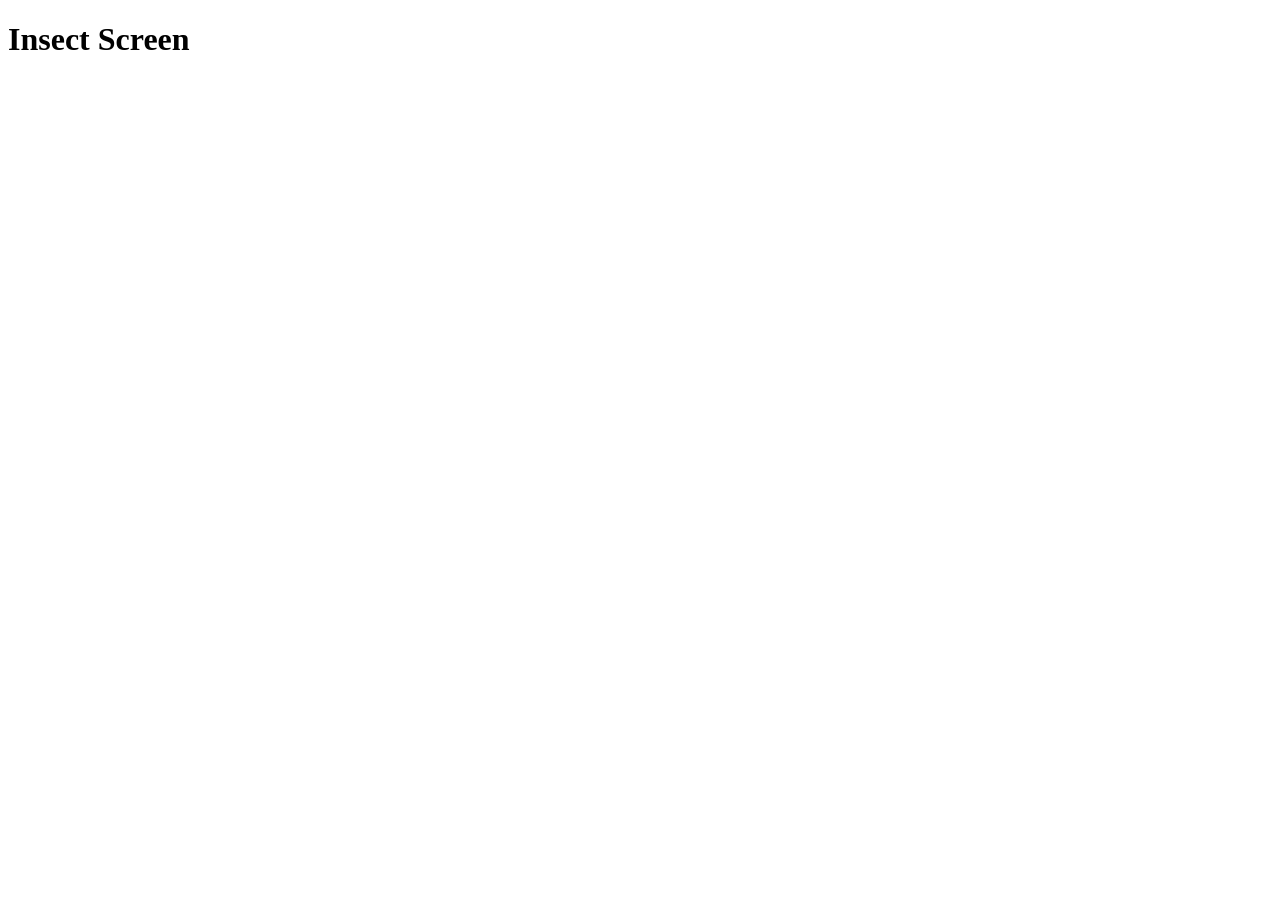
==== insect/insect.html @ 3affa8da "file structure made" ====
<!DOCTYPE html>
<html lang="en">
<head>
    <meta charset="UTF-8">
    <meta name="viewport" content="width=device-width, initial-scale=1.0">
    <title>Scalex Screen</title>
    <link rel="stylesheet" href="insect.css">
</head>
<body>
    <h1>Insect Screen</h1>
</body>
</html>
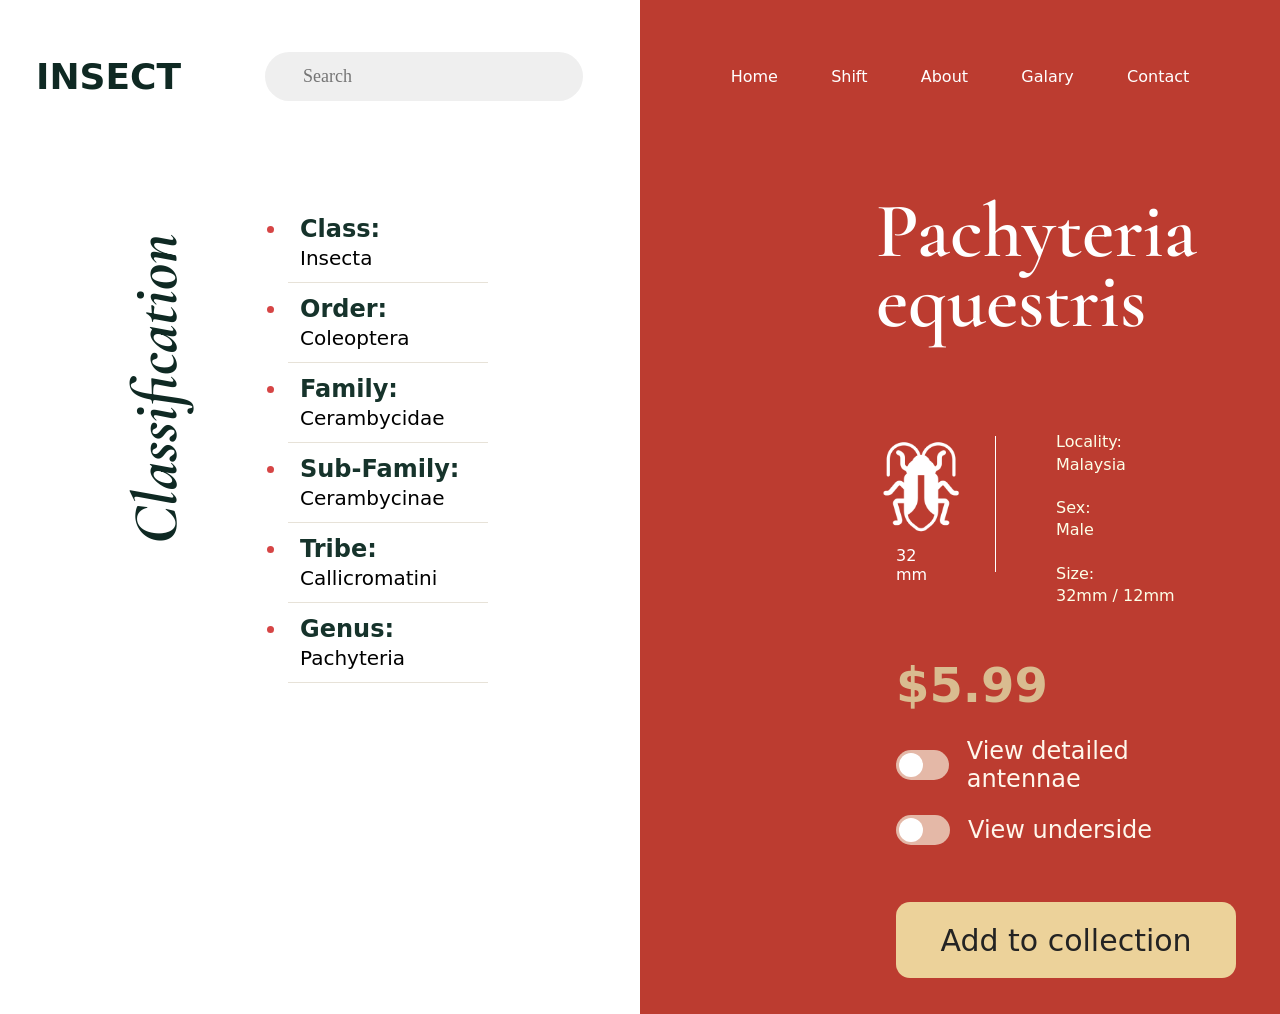
==== commit 968fa8fb: "insect page done" ====
--- a/insect/insect.html
+++ b/insect/insect.html
@@ -1,12 +1,107 @@
-<!DOCTYPE html>
+<!doctype html>
 <html lang="en">
-<head>
-    <meta charset="UTF-8">
-    <meta name="viewport" content="width=device-width, initial-scale=1.0">
-    <title>Scalex Screen</title>
-    <link rel="stylesheet" href="insect.css">
-</head>
-<body>
-    <h1>Insect Screen</h1>
-</body>
-</html>+  <head>
+    <meta charset="UTF-8" />
+    <meta name="viewport" content="width=device-width, initial-scale=1.0" />
+    <title>Insect Screen</title>
+    <link rel="stylesheet" href="insect.css" />
+    <link
+      href="https://cdn.jsdelivr.net/npm/remixicon@4.6.0/fonts/remixicon.css"
+      rel="stylesheet"
+    />
+  </head>
+  <body>
+    <img src="./assets/cockroach.png" alt="" class="cockroach" />
+
+    <div class="container">
+      <div class="left">
+        <div class="header">
+          <h3 class="logo">INSECT</h3>
+          <div class="search-box">
+            <i class="ri-search-line"></i>
+            <input placeholder="Search" type="text" />
+          </div>
+        </div>
+        <h1 class="vertical-text">Classification</h1>
+        <ul class="classification-list">
+          <li>
+            <span class="label">Class:</span><span class="value">Insecta</span>
+          </li>
+          <li>
+            <span class="label">Order:</span
+            ><span class="value">Coleoptera</span>
+          </li>
+          <li>
+            <span class="label">Family:</span
+            ><span class="value">Cerambycidae</span>
+          </li>
+          <li>
+            <span class="label">Sub-Family:</span
+            ><span class="value">Cerambycinae</span>
+          </li>
+          <li>
+            <span class="label">Tribe:</span
+            ><span class="value">Callicromatini</span>
+          </li>
+          <li>
+            <span class="label">Genus:</span
+            ><span class="value">Pachyteria</span>
+          </li>
+        </ul>
+      </div>
+
+      <div class="right">
+        <header>
+          <ul>
+            <li>Home</li>
+            <li>Shift</li>
+            <li>About</li>
+            <li>Galary</li>
+            <li>Contact</li>
+          </ul>
+        </header>
+        <h2>Pachyteria <br />equestris</h2>
+        <div class="details">
+          <div class="d1">
+            <img src="./assets/cockroach-logo.png" alt="" />
+            <p>32 mm</p>
+          </div>
+          <div class="d2">
+            <div class="d2-1">
+              <i class="ri-map-pin-line"></i>
+              <p>Locality: <br /><br />Malaysia</p>
+            </div>
+
+            <div class="d2-1">
+              <i class="ri-men-line"></i>
+              <p>Sex: <br /><br />Male</p>
+            </div>
+
+            <div class="d2-1">
+              <i class="ri-ruler-line"></i>
+              <p>Size: <br /><br />32mm / 12mm</p>
+            </div>
+          </div>
+        </div>
+        <h3>$5.99</h3>
+        <div class="option">
+          <label class="switch">
+            <input type="checkbox" />
+            <span class="slider"></span>
+          </label>
+
+          <span>View detailed antennae</span>
+        </div>
+        <div class="option">
+          <label class="switch">
+            <input type="checkbox" />
+            <span class="slider"></span>
+          </label>
+          <span>View underside</span>
+        </div>
+
+        <button class="collect-btn">Add to collection</button>
+      </div>
+    </div>
+  </body>
+</html>
--- a/insect/insect.css
+++ b/insect/insect.css
@@ -0,0 +1,315 @@
+@font-face {
+    font-family: Sans;
+    src: url(./assets/GoogleSans-VariableFont_GRAD\,opsz\,wght.ttf);
+}
+@font-face {
+    font-family: Sans-italic;
+    src: url(./assets/GoogleSans-Italic-VariableFont_GRAD\,opsz\,wght.ttf);
+}
+@font-face {
+    font-family: Comorant;
+    src: url(./assets/CormorantGaramond-VariableFont_wght.ttf);
+}
+@font-face {
+    font-family: Comorant-italic;
+    src: url(./assets/CormorantGaramond-Italic-VariableFont_wght.ttf);
+}
+
+
+* {
+    box-sizing: border-box;
+    margin: 0;
+    padding: 0;
+    font-family: 'Poppins';
+}
+html, body {
+    /* height: 100%; */
+    width: 100%;
+}
+
+
+/* ==== Cockroach ====== */
+.cockroach{
+    position: absolute;
+    left: 50%;
+    top: 50%;
+    height: 560px;
+    transform: translate(-50%, -50%);
+    z-index: 10;
+}
+
+/* ===== Contaier ======== */
+.container{
+    display: flex;
+    height: 100%;
+    width: 100%;
+}
+
+.left{
+    /* height: 100%; */
+    width: 50%;
+    background-color: #ffffff;
+    padding: 36px;
+    position: relative;
+}
+
+.header{
+    display: flex;
+    align-items: center;
+    gap: 84px;
+    height: 80px;
+}
+
+.logo{
+    font-family: 'Sans';
+    color: #0F2923;
+    
+    font-size: 36px;
+}
+
+.search-box{
+    background-color: #EFEFEF;
+    padding: 14px 64px 14px 18px ;
+    display: flex;
+    align-items: center;
+    gap: 20px;
+    border-radius: 100px;
+}
+
+.search-box input{
+    border: none;
+    background-color: #EFEFEF;
+    font-size: 18px;
+}
+
+.vertical-text{
+    font-family: "Comorant-italic";
+    font-weight: 800;
+    font-size: 64px;
+    transform: rotate(-90deg);
+    color: #0F2923;
+
+    position: absolute;
+    top:350px;
+    left: 0px;
+}
+
+
+/* ======= Insect classification =========== */
+
+.classification-list{
+    margin: 0;
+    padding: 0;
+    width: 200px;
+    position: absolute;
+    top: 20%;
+    left: 45%;
+
+
+  }
+
+.classification-list li{
+    padding: 12px 0;
+    border-bottom: 1px solid #e7e2d8;   
+    position: relative;
+    padding-left: 12px;                 
+  }
+
+.classification-list li::marker {
+    color: #d64545;      
+    font-size: 1.5rem;   
+}
+
+.classification-list .label{
+    display: block;
+    font-weight: 600;
+    font-size: 24px;
+    color: #16332b;
+    margin-bottom: 3px;
+    font-family: 'Sans';
+  }
+
+  .classification-list .value {
+    font-size: 20px;
+    font-family: 'Sans';
+    font-weight: 200;
+  }
+
+
+
+
+/* ======== Right side======== */
+
+
+.right{
+    /* height: 100%; */
+    width: 50%;
+    background-color: #BC3C30;
+    
+    padding: 36px;
+    position: relative;
+}
+
+.right header ul{
+    display: flex;
+    height: 80px;
+    align-items: center;
+    list-style: none;
+    gap: 40px;
+    justify-content: space-around;
+    padding: 0 48px;
+}
+
+.right header ul li{
+    font-family: "Sans";
+    color: white;
+}
+
+.right h2 {
+    margin-top: 80px;
+    margin-left: 200px;
+    font-size: 78px;
+    font-weight: 600;
+    font-family: 'Comorant';
+    color: white;
+    line-height: 0.9;
+}
+
+
+/* ======= Details ======== */
+
+.details {
+    display: flex;
+}
+
+.details .d1{
+    border-right: 1px solid white;
+    width: 100px;
+    margin-left: 220px;
+    margin-top: 100px;
+    padding-right: 50px;
+    height: 136px;
+    display: flex;
+    flex-direction: column;
+    align-items: center;
+    gap: 10px;
+
+}
+
+.details .d1 img{
+    height: 100px;
+    color: #ffffff;
+}
+
+.details .d1 p{
+    font-family: 'Sans';
+    color: #ffffff;
+}
+
+.d2{
+    margin-top: 100px;
+    margin-left: 36px;
+}
+
+.d2 .d2-1{
+    display: flex;
+    align-items: center;
+    gap: 24px;
+    margin-bottom: 32px;
+}
+
+.d2 .d2-1 i{
+    color: #ffffff;
+    font-size: 36px;
+}
+
+.d2 .d2-1 p{
+    color: rgb(253, 255, 231);
+    font-family: 'Sans';
+    line-height: .7;
+    font-weight: 200;
+}
+
+.right > h3 {
+    color: #D9BC90 ;
+    margin-left: 220px;
+    font-size: 48px;
+    margin-top: 24px;
+    margin-bottom: 24px;
+    font-family: 'Sans';
+}
+
+.option{
+    display:flex;
+    align-items:center;
+    gap:18px;
+    margin-bottom:22px;
+    color:#fff7ec;
+    font-size:24px;
+    margin-left: 220px;
+}
+
+.option span{
+    font-family: 'Sans';
+}
+
+.switch{
+    position:relative;
+    display:inline-block;
+    width:54px;
+    height:30px;
+}
+
+.switch input{
+    display:none;
+}
+
+.slider{
+    position:absolute;
+    inset:0;
+    background:#e4b8a7;
+    border-radius:50px;
+    cursor:pointer;
+    transition:.3s;
+}
+
+.slider::before{
+    content:"";
+    position:absolute;
+    width:24px;
+    height:24px;
+    border-radius:50%;
+    background:white;
+    top:3px;
+    left:3px;
+    transition:.3s;
+}
+
+.switch input:checked + .slider{
+    background:#f5d597;
+}
+
+.switch input:checked + .slider::before{
+    transform:translateX(24px);
+}
+
+
+
+.collect-btn{
+    margin-top:35px;
+    width:340px;
+    height:76px;
+    margin-left: 220px;
+    border:none;
+    border-radius:14px;
+   background:#ecd29a;
+    color:#232323;
+    font-size:30px;
+    cursor:pointer;
+    transition:.3s;
+    font-family: 'Sans';
+}
+
+.collect-btn:hover{
+    background:#f7deb0;
+}
